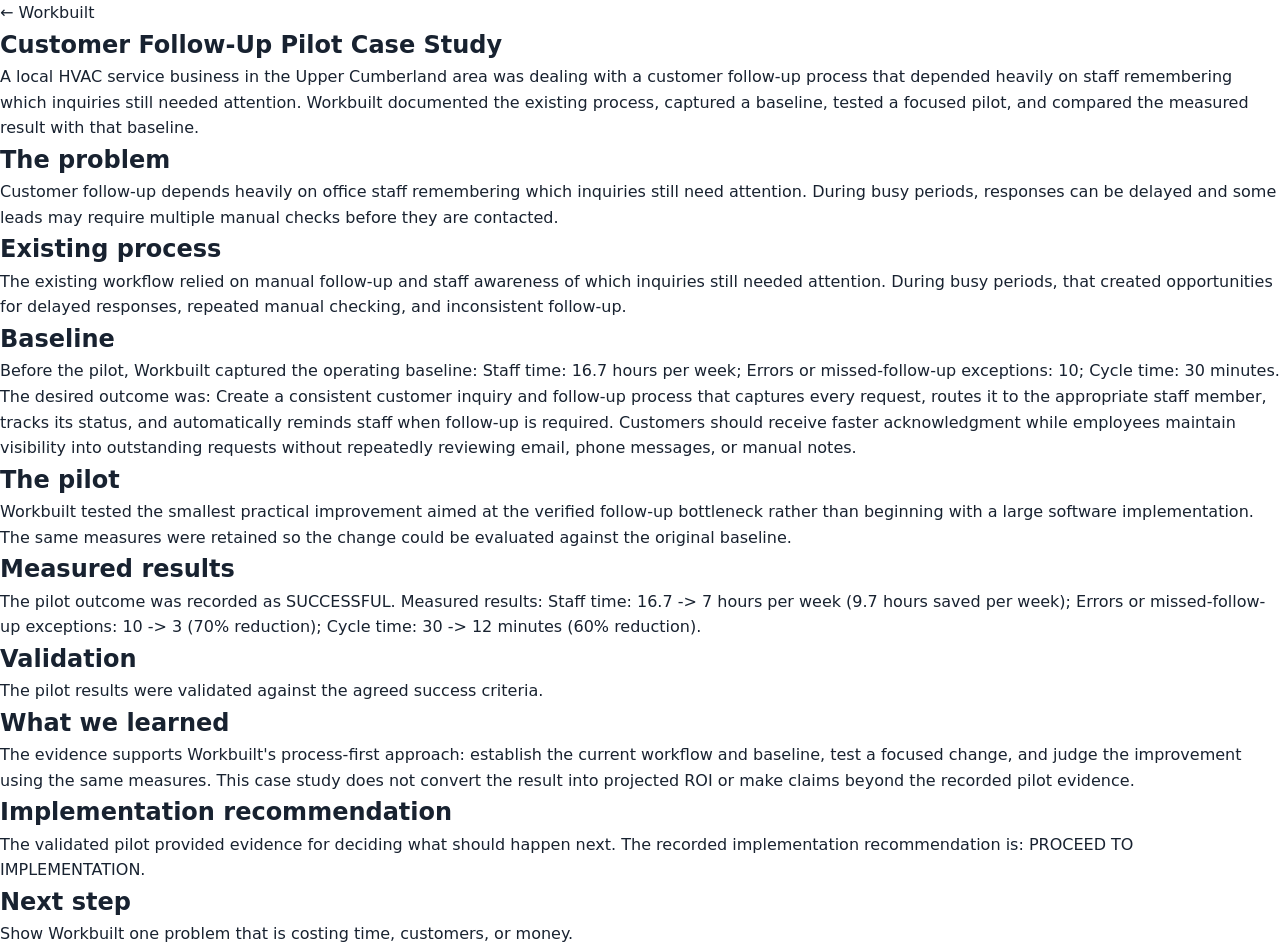
==== customer-follow-up-pilot-case-study/index.html @ 74d602a5 "Publish anonymized Workbuilt customer follow-up case study" ====
<!doctype html><html lang="en"><head><meta charset="utf-8"><meta name="viewport" content="width=device-width,initial-scale=1"><title>Customer Follow-Up Pilot Case Study | Workbuilt</title><meta name="description" content="See how Workbuilt measured a customer follow-up pilot for a local service business, comparing baseline performance with validated results."><link rel="canonical" href="https://getworkbuilt.com/customer-follow-up-pilot-case-study/"><link rel="stylesheet" href="/styles.css"><script type="application/ld+json">{"@context": "https://schema.org", "@type": "Article", "headline": "Customer Follow-Up Pilot Case Study", "description": "See how Workbuilt measured a customer follow-up pilot for a local service business, comparing baseline performance with validated results.", "mainEntityOfPage": "https://getworkbuilt.com/customer-follow-up-pilot-case-study/", "publisher": {"@id": "https://getworkbuilt.com/#organization"}}</script></head><body><main class="wb-authority-page"><article><p><a href="/">← Workbuilt</a></p><h1>Customer Follow-Up Pilot Case Study</h1><p>A local HVAC service business in the Upper Cumberland area was dealing with a customer follow-up process that depended heavily on staff remembering which inquiries still needed attention. Workbuilt documented the existing process, captured a baseline, tested a focused pilot, and compared the measured result with that baseline.</p><h2>The problem</h2><p>Customer follow-up depends heavily on office staff remembering which inquiries still need attention. During busy periods, responses can be delayed and some leads may require multiple manual checks before they are contacted.</p><h2>Existing process</h2><p>The existing workflow relied on manual follow-up and staff awareness of which inquiries still needed attention. During busy periods, that created opportunities for delayed responses, repeated manual checking, and inconsistent follow-up.</p><h2>Baseline</h2><p>Before the pilot, Workbuilt captured the operating baseline: Staff time: 16.7 hours per week; Errors or missed-follow-up exceptions: 10; Cycle time: 30 minutes. The desired outcome was: Create a consistent customer inquiry and follow-up process that captures every request, routes it to the appropriate staff member, tracks its status, and automatically reminds staff when follow-up is required. Customers should receive faster acknowledgment while employees maintain visibility into outstanding requests without repeatedly reviewing email, phone messages, or manual notes.</p><h2>The pilot</h2><p>Workbuilt tested the smallest practical improvement aimed at the verified follow-up bottleneck rather than beginning with a large software implementation. The same measures were retained so the change could be evaluated against the original baseline.</p><h2>Measured results</h2><p>The pilot outcome was recorded as SUCCESSFUL. Measured results: Staff time: 16.7 -&gt; 7 hours per week (9.7 hours saved per week); Errors or missed-follow-up exceptions: 10 -&gt; 3 (70% reduction); Cycle time: 30 -&gt; 12 minutes (60% reduction).</p><h2>Validation</h2><p>The pilot results were validated against the agreed success criteria.</p><h2>What we learned</h2><p>The evidence supports Workbuilt&#x27;s process-first approach: establish the current workflow and baseline, test a focused change, and judge the improvement using the same measures. This case study does not convert the result into projected ROI or make claims beyond the recorded pilot evidence.</p><h2>Implementation recommendation</h2><p>The validated pilot provided evidence for deciding what should happen next. The recorded implementation recommendation is: PROCEED TO IMPLEMENTATION.</p><h2>Next step</h2><p>Show Workbuilt one problem that is costing time, customers, or money.</p></article></main></body></html>
---- styles.css ----
:root {
    --navy: #07182c;
    --navy-soft: #102844;
    --blue: #2f80ed;
    --blue-bright: #55a4ff;
    --cyan: #65d8ff;
    --white: #ffffff;
    --off-white: #f6f8fb;
    --text: #182230;
    --muted: #637083;
    --border: #dfe5ec;
    --shadow: 0 20px 50px rgba(7, 24, 44, 0.10);
}

* {
    box-sizing: border-box;
    margin: 0;
    padding: 0;
}

html {
    scroll-behavior: smooth;
}

body {
    font-family:
        Inter,
        ui-sans-serif,
        system-ui,
        -apple-system,
        BlinkMacSystemFont,
        "Segoe UI",
        sans-serif;

    color: var(--text);
    background: var(--white);
    line-height: 1.6;
}

a {
    color: inherit;
    text-decoration: none;
}

.container {
    width: min(1180px, calc(100% - 48px));
    margin: 0 auto;
}


/* HEADER */

.site-header {
    position: sticky;
    top: 0;
    z-index: 100;
    background: rgba(255, 255, 255, 0.96);
    border-bottom: 1px solid var(--border);
    backdrop-filter: blur(12px);
}

.nav-container {
    min-height: 76px;
    display: flex;
    align-items: center;
    justify-content: space-between;
}

.brand,
.footer-brand {
    display: flex;
    align-items: center;
    gap: 11px;
}

.brand-mark {
    width: 36px;
    height: 36px;
    display: inline-flex;
    align-items: center;
    justify-content: center;
    border-radius: 9px;
    background: var(--blue);
    color: var(--white);
    font-weight: 800;
}

.brand-name {
    font-weight: 800;
    letter-spacing: 0.08em;
    color: var(--navy);
}

.nav-links {
    display: flex;
    align-items: center;
    gap: 30px;
    font-size: 0.92rem;
    font-weight: 600;
}

.nav-links a {
    color: #405066;
}

.nav-links a:hover {
    color: var(--blue);
}

.nav-links .nav-cta {
    padding: 11px 18px;
    border-radius: 8px;
    background: var(--navy);
    color: var(--white);
}


/* HERO */

.hero {
    overflow: hidden;
    color: var(--white);
    background:
        radial-gradient(
            circle at 85% 20%,
            rgba(47, 128, 237, 0.32),
            transparent 32%
        ),
        linear-gradient(
            135deg,
            #061426 0%,
            #0b2039 55%,
            #0e2b4d 100%
        );
}

.hero-grid {
    min-height: 690px;
    display: grid;
    grid-template-columns: 1.15fr 0.85fr;
    align-items: center;
    gap: 80px;
    padding-top: 90px;
    padding-bottom: 90px;
}

.eyebrow {
    margin-bottom: 18px;
    color: var(--blue-bright);
    font-size: 0.76rem;
    font-weight: 800;
    letter-spacing: 0.15em;
}

.hero h1 {
    max-width: 760px;
    font-size: clamp(3rem, 5vw, 5rem);
    line-height: 1.02;
    letter-spacing: -0.045em;
}

.hero h1 span {
    color: var(--cyan);
}

.hero-copy {
    max-width: 690px;
    margin-top: 28px;
    color: #c5d1df;
    font-size: 1.18rem;
}

.hero-actions {
    display: flex;
    gap: 14px;
    margin-top: 36px;
}

.button {
    display: inline-flex;
    align-items: center;
    justify-content: center;
    min-height: 50px;
    padding: 0 24px;
    border-radius: 8px;
    font-weight: 750;
    transition:
        transform 0.15s ease,
        box-shadow 0.15s ease;
}

.button:hover {
    transform: translateY(-2px);
}

.button-primary {
    background: var(--blue);
    color: var(--white);
    box-shadow:
        0 10px 30px rgba(47, 128, 237, 0.28);
}

.button-secondary {
    border: 1px solid rgba(255, 255, 255, 0.24);
    color: var(--white);
}

.hero-note {
    margin-top: 28px;
    color: #8fa4ba;
    font-size: 0.9rem;
}


/* HERO PROCESS PANEL */

.hero-panel {
    padding: 32px;
    border:
        1px solid rgba(255, 255, 255, 0.12);
    border-radius: 18px;
    background: rgba(255, 255, 255, 0.055);
    box-shadow: 0 30px 80px rgba(0, 0, 0, 0.20);
}

.panel-label {
    margin-bottom: 28px;
    color: #8fa4ba;
    font-size: 0.72rem;
    font-weight: 800;
    letter-spacing: 0.14em;
}

.flow-item {
    display: flex;
    align-items: center;
    gap: 16px;
}

.flow-item > span {
    width: 42px;
    height: 42px;
    flex: 0 0 42px;
    display: inline-flex;
    align-items: center;
    justify-content: center;
    border-radius: 50%;
    background: rgba(47, 128, 237, 0.16);
    color: var(--cyan);
    font-size: 0.78rem;
    font-weight: 800;
}

.flow-item strong,
.flow-item small {
    display: block;
}

.flow-item strong {
    font-size: 1rem;
}

.flow-item small {
    margin-top: 2px;
    color: #91a5ba;
}

.flow-line {
    width: 1px;
    height: 22px;
    margin: 5px 0 5px 20px;
    background: rgba(101, 216, 255, 0.25);
}


/* GENERAL SECTIONS */

.section {
    padding: 110px 0;
}

.section-light {
    background: var(--off-white);
}

.section-heading {
    max-width: 700px;
    margin-bottom: 55px;
}

.section-heading h2,
.philosophy-section h2,
.contact-section h2 {
    color: var(--navy);
    font-size: clamp(2.2rem, 4vw, 3.5rem);
    line-height: 1.08;
    letter-spacing: -0.035em;
}

.section-heading p {
    margin-top: 20px;
    color: var(--muted);
    font-size: 1.08rem;
}


/* PROCESS CARDS */

.card-grid {
    display: grid;
    grid-template-columns: repeat(3, 1fr);
    gap: 22px;
}

.process-card {
    min-height: 270px;
    padding: 30px;
    border: 1px solid var(--border);
    border-radius: 14px;
    background: var(--white);
    box-shadow: 0 8px 30px rgba(7, 24, 44, 0.04);
}

.card-number {
    margin-bottom: 35px;
    color: var(--blue);
    font-size: 0.75rem;
    font-weight: 800;
    letter-spacing: 0.12em;
}

.process-card h3 {
    color: var(--navy);
    font-size: 1.35rem;
}

.process-card p {
    margin-top: 12px;
    color: var(--muted);
}


/* PHILOSOPHY */

.philosophy-section {
    color: var(--white);
    background: var(--navy);
}

.philosophy-grid {
    display: grid;
    grid-template-columns: 0.9fr 1.1fr;
    gap: 100px;
    align-items: start;
}

.philosophy-section h2 {
    color: var(--white);
}

.philosophy-copy {
    color: #b8c7d7;
    font-size: 1.12rem;
}

.philosophy-copy p + p {
    margin-top: 22px;
}

.philosophy-copy .highlight-copy {
    padding-top: 24px;
    border-top: 1px solid rgba(255, 255, 255, 0.12);
    color: var(--cyan);
    font-weight: 700;
}


/* AUDIENCE */

.audience-grid {
    display: grid;
    grid-template-columns: 0.9fr 1.1fr;
    gap: 100px;
}

.audience-heading {
    margin-bottom: 0;
}

.signal {
    display: grid;
    grid-template-columns: 55px 1fr;
    gap: 16px;
    padding: 22px 0;
    border-bottom: 1px solid var(--border);
}

.signal:first-child {
    padding-top: 0;
}

.signal span {
    color: var(--blue);
    font-size: 0.76rem;
    font-weight: 800;
}

.signal p {
    color: #4d5c70;
    font-size: 1.05rem;
}


/* CONTACT */

.contact-section {
    text-align: center;
    background:
        radial-gradient(
            circle at center top,
            rgba(47, 128, 237, 0.13),
            transparent 42%
        ),
        #ffffff;
}

.contact-inner {
    max-width: 760px;
}

.contact-section p {
    max-width: 640px;
    margin: 24px auto 32px;
    color: var(--muted);
    font-size: 1.08rem;
}

.button-large {
    min-height: 56px;
    padding: 0 30px;
}

.contact-note {
    display: block;
    margin-top: 16px;
    color: var(--muted);
}


/* FOOTER */

.site-footer {
    padding: 34px 0;
    border-top: 1px solid var(--border);
    background: var(--white);
}

.footer-inner {
    display: flex;
    align-items: center;
    justify-content: space-between;
    gap: 30px;
}

.footer-copy {
    color: var(--muted);
    font-size: 0.86rem;
}


/* RESPONSIVE */

@media (max-width: 900px) {

    .nav-links a:not(.nav-cta) {
        display: none;
    }

    .hero-grid,
    .philosophy-grid,
    .audience-grid {
        grid-template-columns: 1fr;
    }

    .hero-grid {
        gap: 55px;
        padding-top: 70px;
        padding-bottom: 70px;
    }

    .card-grid {
        grid-template-columns: repeat(2, 1fr);
    }

    .philosophy-grid,
    .audience-grid {
        gap: 50px;
    }
}


@media (max-width: 620px) {

    .container {
        width: min(100% - 30px, 1180px);
    }

    .nav-container {
        min-height: 68px;
    }

    .nav-cta {
        font-size: 0.8rem;
    }

    .hero-grid {
        min-height: auto;
    }

    .hero h1 {
        font-size: 2.8rem;
    }

    .hero-actions {
        flex-direction: column;
    }

    .button {
        width: 100%;
    }

    .card-grid {
        grid-template-columns: 1fr;
    }

    .section {
        padding: 80px 0;
    }

    .footer-inner {
        flex-direction: column;
        align-items: flex-start;
    }
}
/* ==========================================================
   WORKBUILT 2026 CONVERSION UPDATE
   ========================================================== */
.centered-heading { max-width: 850px; margin: 0 auto; text-align: center; }
.centered-heading p { max-width: 760px; margin: 1rem auto 0; color: var(--muted); font-size: 1.08rem; }
.principle-line { color: var(--navy) !important; }
.founder-section { background: var(--white); }
.founder-grid { display: grid; grid-template-columns: .8fr 1.2fr; gap: 5rem; align-items: start; }
.founder-copy { max-width: 720px; }
.founder-copy p { color: var(--muted); font-size: 1.06rem; margin-bottom: 1.25rem; }
.founder-copy strong { color: var(--navy); }
.founder-copy .button { margin-top: .5rem; }
.results-grid { display: grid; grid-template-columns: repeat(4,1fr); gap: 1rem; margin-top: 2.5rem; }
.result-card { background: var(--white); border: 1px solid var(--border); border-radius: 12px; padding: 1.5rem; box-shadow: 0 10px 30px rgba(7,24,44,.05); }
.result-card strong { display: block; color: var(--navy); font-size: 1.1rem; margin-bottom: .35rem; }
.result-card span { color: var(--muted); font-size: .95rem; }
.results-note { max-width: 820px; margin-top: 1.5rem; color: var(--muted); font-size: .95rem; }
@media (max-width: 900px) {
  .founder-grid { grid-template-columns: 1fr; gap: 2rem; }
  .results-grid { grid-template-columns: repeat(2,1fr); }
}
@media (max-width: 560px) {
  .results-grid { grid-template-columns: 1fr; }
}

/* ==========================================================
   WORKBUILT CONVERSION UPDATE — CHUNK 2
   Trust, pilot clarity, local fit, FAQ, accessibility
   ========================================================== */

:focus-visible {
    outline: 3px solid var(--cyan);
    outline-offset: 3px;
}

.trust-strip {
    background: #ffffff;
    border-bottom: 1px solid var(--border);
}

.trust-strip-grid {
    display: grid;
    grid-template-columns: repeat(4, 1fr);
}

.trust-item {
    padding: 22px 24px;
    border-right: 1px solid var(--border);
}

.trust-item:first-child { padding-left: 0; }
.trust-item:last-child { border-right: 0; }
.trust-item strong,
.trust-item span { display: block; }
.trust-item strong { color: var(--navy); font-size: .96rem; }
.trust-item span { margin-top: 3px; color: var(--muted); font-size: .82rem; }

.industry-fit {
    grid-column: 1 / -1;
    margin-top: 52px;
    padding-top: 36px;
    border-top: 1px solid var(--border);
}

.industry-fit-label {
    margin-bottom: 14px;
    color: var(--navy);
    font-size: .72rem;
    font-weight: 800;
    letter-spacing: .13em;
}

.industry-chips { display: flex; flex-wrap: wrap; gap: 10px; }
.industry-chips span {
    padding: 9px 13px;
    border: 1px solid #cdd9e7;
    border-radius: 999px;
    background: #ffffff;
    color: #405066;
    font-size: .9rem;
    font-weight: 650;
}
.industry-fit-note {
    max-width: 900px;
    margin-top: 18px;
    color: var(--muted);
    font-size: .98rem;
}

.pilot-section { background: #ffffff; }
.pilot-header-grid {
    display: grid;
    grid-template-columns: 1.05fr .95fr;
    gap: 80px;
    align-items: start;
    margin-bottom: 45px;
}
.pilot-header-grid .section-heading { margin-bottom: 0; }
.pilot-intro-copy { color: var(--muted); font-size: 1.08rem; }
.pilot-intro-copy p + p { margin-top: 16px; }
.pilot-intro-copy strong { color: var(--navy); }

.pilot-steps {
    display: grid;
    grid-template-columns: repeat(5, 1fr);
    gap: 14px;
}
.pilot-step {
    position: relative;
    min-height: 245px;
    padding: 24px 20px;
    border: 1px solid var(--border);
    border-radius: 12px;
    background: var(--off-white);
}
.pilot-step span {
    display: block;
    margin-bottom: 28px;
    color: var(--blue);
    font-size: .74rem;
    font-weight: 800;
    letter-spacing: .12em;
}
.pilot-step h3 { color: var(--navy); font-size: 1.08rem; line-height: 1.3; }
.pilot-step p { margin-top: 10px; color: var(--muted); font-size: .91rem; line-height: 1.6; }

.pilot-proof-bar {
    display: grid;
    grid-template-columns: repeat(3, 1fr) auto;
    gap: 24px;
    align-items: center;
    margin-top: 22px;
    padding: 22px 24px;
    border-radius: 12px;
    background: var(--navy);
    color: #fff;
}
.pilot-proof-bar strong,
.pilot-proof-bar span { display: block; }
.pilot-proof-bar strong { font-size: .9rem; }
.pilot-proof-bar span { margin-top: 2px; color: #91a5ba; font-size: .78rem; }
.pilot-proof-bar .button { white-space: nowrap; }

.founder-facts {
    display: grid;
    gap: 12px;
    margin-top: 30px;
}
.founder-facts div {
    padding: 15px 17px;
    border-left: 3px solid var(--blue);
    background: var(--off-white);
}
.founder-facts strong,
.founder-facts span { display: block; }
.founder-facts strong { color: var(--navy); }
.founder-facts span { margin-top: 2px; color: var(--muted); font-size: .88rem; }

.faq-section { background: #ffffff; }
.faq-grid {
    display: grid;
    grid-template-columns: .8fr 1.2fr;
    gap: 90px;
    align-items: start;
}
.faq-heading { position: sticky; top: 115px; margin-bottom: 0; }
.faq-list details { border-bottom: 1px solid var(--border); }
.faq-list details:first-child { border-top: 1px solid var(--border); }
.faq-list summary {
    cursor: pointer;
    list-style: none;
    padding: 22px 44px 22px 0;
    color: var(--navy);
    font-weight: 750;
    position: relative;
}
.faq-list summary::-webkit-details-marker { display: none; }
.faq-list summary::after {
    content: "+";
    position: absolute;
    right: 4px;
    top: 18px;
    color: var(--blue);
    font-size: 1.5rem;
    font-weight: 400;
}
.faq-list details[open] summary::after { content: "–"; }
.faq-list details p {
    max-width: 700px;
    padding: 0 44px 22px 0;
    color: var(--muted);
    line-height: 1.7;
}

.contact-note a { color: var(--blue); font-weight: 700; }

@media (max-width: 1050px) {
    .pilot-steps { grid-template-columns: repeat(3, 1fr); }
    .pilot-proof-bar { grid-template-columns: repeat(3, 1fr); }
    .pilot-proof-bar .button { grid-column: 1 / -1; }
}

@media (max-width: 900px) {
    .trust-strip-grid { grid-template-columns: repeat(2, 1fr); }
    .trust-item:nth-child(2) { border-right: 0; }
    .trust-item:nth-child(-n+2) { border-bottom: 1px solid var(--border); }
    .trust-item:first-child { padding-left: 24px; }
    .pilot-header-grid,
    .faq-grid { grid-template-columns: 1fr; gap: 38px; }
    .faq-heading { position: static; }
}

@media (max-width: 700px) {
    .trust-strip-grid { grid-template-columns: 1fr; }
    .trust-item,
    .trust-item:nth-child(2) {
        padding: 16px 0;
        border-right: 0;
        border-bottom: 1px solid var(--border);
    }
    .trust-item:last-child { border-bottom: 0; }
    .pilot-steps { grid-template-columns: 1fr; }
    .pilot-step { min-height: auto; }
    .pilot-proof-bar { grid-template-columns: 1fr; padding: 20px; }
    .pilot-proof-bar .button { grid-column: auto; }
    .industry-fit { margin-top: 35px; }
}


/* ==========================================================
   WORKBUILT CHUNK 3 — FINAL CONVERSION / MOBILE POLISH
   ========================================================== */
.skip-link {
    position: fixed; left: 16px; top: -80px; z-index: 9999;
    padding: 10px 14px; border-radius: 8px; background: #fff; color: var(--navy);
    box-shadow: 0 8px 24px rgba(0,0,0,.15); font-weight: 800;
}
.skip-link:focus { top: 16px; }
.hero-local-note {
    display: block; margin-top: 9px; color: var(--muted); font-size: .84rem;
    font-weight: 650; letter-spacing: 0;
}
.mobile-cta { display: none; }
.pilot-form-reassurance { max-width: 520px; line-height: 1.5; }
.button, .nav-links a, summary { -webkit-tap-highlight-color: transparent; }
.button:focus-visible, a:focus-visible, input:focus-visible, textarea:focus-visible, summary:focus-visible {
    outline: 3px solid rgba(36, 112, 184, .35); outline-offset: 3px;
}
@media (max-width: 700px) {
    body { padding-bottom: 82px; }
    .hero-actions .button { width: 100%; text-align: center; }
    .hero-local-note { margin-top: 10px; }
    .pilot-form-card { padding: 24px 18px; }
    .pilot-contact-grid { grid-template-columns: 1fr; }
    .pilot-submit-button { width: 100%; }
    .mobile-cta {
        display: flex; position: fixed; left: 0; right: 0; bottom: 0; z-index: 1000;
        align-items: center; justify-content: space-between; gap: 14px;
        padding: 11px 16px; background: rgba(15,30,53,.98); color: #fff;
        box-shadow: 0 -8px 24px rgba(15,30,53,.16);
    }
    .mobile-cta span, .mobile-cta strong, .mobile-cta small { display: block; }
    .mobile-cta strong { font-size: .86rem; }
    .mobile-cta small { margin-top: 2px; color: #aebed0; font-size: .72rem; }
    .mobile-cta .button { flex: 0 0 auto; padding: 10px 15px; font-size: .82rem; }
}


/* ==========================================================
   FINAL QA / DEPLOYMENT POLISH
   ========================================================== */

:target {
    scroll-margin-top: 96px;
}

button, input, textarea, summary, a {
    -webkit-tap-highlight-color: transparent;
}

summary {
    cursor: pointer;
}

.pilot-form-status a {
    color: inherit;
    text-decoration: underline;
    font-weight: 700;
}

@media (prefers-reduced-motion: reduce) {
    html { scroll-behavior: auto; }
    *, *::before, *::after {
        animation-duration: 0.01ms !important;
        animation-iteration-count: 1 !important;
        transition-duration: 0.01ms !important;
    }
}

@media (max-width: 768px) {
    body { padding-bottom: 78px; }
    .hero-grid { min-height: auto; }
}

/* WORKBUILT ACQUISITION RELEASE 1B - REPAIRED */
.wb-assistant-section { padding: 90px 0; }
.wb-assistant-card { max-width: 900px; margin: 0 auto; padding: 42px; border: 1px solid var(--border); border-radius: 18px; background: var(--surface); }
.wb-assistant-lead { max-width: 720px; margin-bottom: 30px; color: var(--muted); }

#wb-assistant-form .wb-assistant-step { display: none !important; }
#wb-assistant-form .wb-assistant-step.is-active { display: block !important; }

.wb-assistant-question { margin-bottom: 14px; font-size: 1.15rem; font-weight: 700; }
#wb-assistant-form textarea,
#wb-assistant-form input { width: 100%; box-sizing: border-box; }
#wb-assistant-form textarea { min-height: 130px; margin-bottom: 18px; padding: 14px 16px; resize: vertical; font: inherit; line-height: 1.5; border: 1px solid var(--border); border-radius: 10px; background: #fff; }
#wb-assistant-form input { padding: 12px 14px; }
.wb-assistant-actions { display: flex; gap: 12px; margin-top: 18px; }

@media (max-width: 620px) {
    .wb-assistant-card { padding: 26px 20px; }
    .wb-assistant-actions { flex-direction: column; }
}

/* WORKBUILT ACQUISITION RELEASE 1D */
.wb-phone-section { padding: 36px 0 80px; }
.wb-phone-card { display:flex; align-items:center; justify-content:space-between; gap:36px; padding:34px 38px; border:1px solid var(--border); border-radius:18px; background:var(--surface); }
.wb-phone-card h2 { margin-bottom:10px; }
.wb-phone-card p { max-width:680px; margin-bottom:12px; color:var(--muted); }
.wb-phone-number { display:inline-block; font-size:1.25rem; font-weight:700; text-decoration:none; }
.wb-phone-actions { display:flex; flex-wrap:wrap; gap:12px; flex-shrink:0; }
.wb-footer-contact { display:flex; flex-wrap:wrap; justify-content:center; gap:10px; padding:18px 20px; text-align:center; }
.wb-footer-contact a { text-decoration:none; }
@media (max-width:760px) {
  .wb-phone-card { flex-direction:column; align-items:flex-start; padding:28px 22px; }
  .wb-phone-actions { width:100%; }
  .wb-phone-actions .button { flex:1 1 180px; text-align:center; }
}
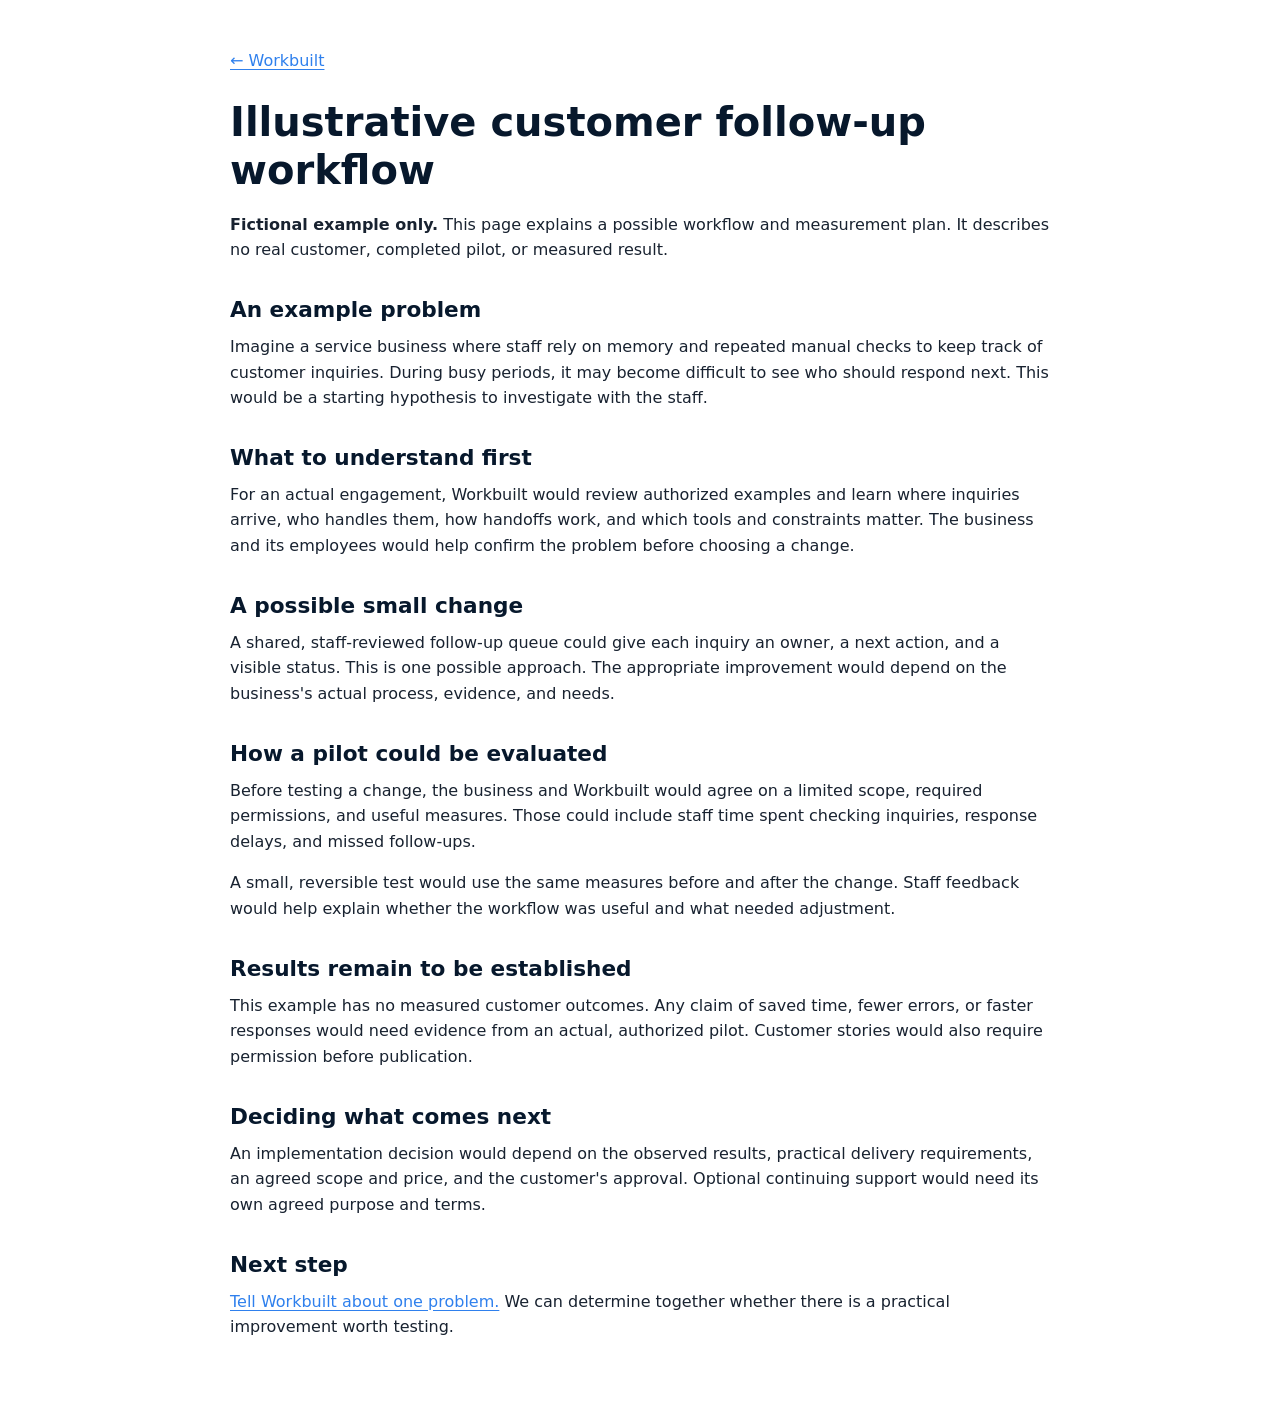
==== commit 0209dcf0: "Clarify follow-up workflow as an illustrative example" ====
--- a/customer-follow-up-pilot-case-study/index.html
+++ b/customer-follow-up-pilot-case-study/index.html
@@ -1 +1,84 @@
-<!doctype html><html lang="en"><head><meta charset="utf-8"><meta name="viewport" content="width=device-width,initial-scale=1"><title>Customer Follow-Up Pilot Case Study | Workbuilt</title><meta name="description" content="See how Workbuilt measured a customer follow-up pilot for a local service business, comparing baseline performance with validated results."><link rel="canonical" href="https://getworkbuilt.com/customer-follow-up-pilot-case-study/"><link rel="stylesheet" href="/styles.css"><script type="application/ld+json">{"@context": "https://schema.org", "@type": "Article", "headline": "Customer Follow-Up Pilot Case Study", "description": "See how Workbuilt measured a customer follow-up pilot for a local service business, comparing baseline performance with validated results.", "mainEntityOfPage": "https://getworkbuilt.com/customer-follow-up-pilot-case-study/", "publisher": {"@id": "https://getworkbuilt.com/#organization"}}</script></head><body><main class="wb-authority-page"><article><p><a href="/">← Workbuilt</a></p><h1>Customer Follow-Up Pilot Case Study</h1><p>A local HVAC service business in the Upper Cumberland area was dealing with a customer follow-up process that depended heavily on staff remembering which inquiries still needed attention. Workbuilt documented the existing process, captured a baseline, tested a focused pilot, and compared the measured result with that baseline.</p><h2>The problem</h2><p>Customer follow-up depends heavily on office staff remembering which inquiries still need attention. During busy periods, responses can be delayed and some leads may require multiple manual checks before they are contacted.</p><h2>Existing process</h2><p>The existing workflow relied on manual follow-up and staff awareness of which inquiries still needed attention. During busy periods, that created opportunities for delayed responses, repeated manual checking, and inconsistent follow-up.</p><h2>Baseline</h2><p>Before the pilot, Workbuilt captured the operating baseline: Staff time: 16.7 hours per week; Errors or missed-follow-up exceptions: 10; Cycle time: 30 minutes. The desired outcome was: Create a consistent customer inquiry and follow-up process that captures every request, routes it to the appropriate staff member, tracks its status, and automatically reminds staff when follow-up is required. Customers should receive faster acknowledgment while employees maintain visibility into outstanding requests without repeatedly reviewing email, phone messages, or manual notes.</p><h2>The pilot</h2><p>Workbuilt tested the smallest practical improvement aimed at the verified follow-up bottleneck rather than beginning with a large software implementation. The same measures were retained so the change could be evaluated against the original baseline.</p><h2>Measured results</h2><p>The pilot outcome was recorded as SUCCESSFUL. Measured results: Staff time: 16.7 -&gt; 7 hours per week (9.7 hours saved per week); Errors or missed-follow-up exceptions: 10 -&gt; 3 (70% reduction); Cycle time: 30 -&gt; 12 minutes (60% reduction).</p><h2>Validation</h2><p>The pilot results were validated against the agreed success criteria.</p><h2>What we learned</h2><p>The evidence supports Workbuilt&#x27;s process-first approach: establish the current workflow and baseline, test a focused change, and judge the improvement using the same measures. This case study does not convert the result into projected ROI or make claims beyond the recorded pilot evidence.</p><h2>Implementation recommendation</h2><p>The validated pilot provided evidence for deciding what should happen next. The recorded implementation recommendation is: PROCEED TO IMPLEMENTATION.</p><h2>Next step</h2><p>Show Workbuilt one problem that is costing time, customers, or money.</p></article></main></body></html>+<!doctype html>
+<html lang="en">
+<head>
+  <meta charset="utf-8">
+  <meta name="viewport" content="width=device-width,initial-scale=1">
+  <title>Illustrative Customer Follow-Up Workflow | Workbuilt</title>
+  <meta name="description" content="A fictional example of how Workbuilt could examine customer follow-up, test a small process change, and plan measurement.">
+  <meta property="og:title" content="Illustrative Customer Follow-Up Workflow | Workbuilt">
+  <meta property="og:description" content="A fictional example of how Workbuilt could examine customer follow-up, test a small process change, and plan measurement.">
+  <meta property="og:type" content="article">
+  <meta property="og:url" content="https://getworkbuilt.com/customer-follow-up-pilot-case-study/">
+  <link rel="canonical" href="https://getworkbuilt.com/customer-follow-up-pilot-case-study/">
+  <link rel="stylesheet" href="/styles.css">
+  <style>
+    .illustrative-workflow { padding-bottom: 0; }
+    .illustrative-workflow .wb-authority-page {
+      width: min(820px, calc(100% - 48px));
+      margin: 48px auto 80px;
+    }
+    .illustrative-workflow h1 {
+      color: var(--navy);
+      font-size: clamp(1.75rem, 4vw, 2.5rem);
+      line-height: 1.2;
+      margin: 24px 0 18px;
+    }
+    .illustrative-workflow h2 {
+      color: var(--navy);
+      font-size: 1.35rem;
+      line-height: 1.35;
+      margin: 32px 0 10px;
+    }
+    .illustrative-workflow p { margin-bottom: 16px; }
+    .illustrative-workflow a {
+      color: var(--blue);
+      text-decoration: underline;
+      text-underline-offset: 0.18em;
+    }
+    @media (max-width: 620px) {
+      .illustrative-workflow .wb-authority-page { margin-top: 28px; }
+    }
+  </style>
+  <script type="application/ld+json">
+  {
+    "@context": "https://schema.org",
+    "@type": "Article",
+    "headline": "Illustrative Customer Follow-Up Workflow",
+    "description": "A fictional example of how Workbuilt could examine customer follow-up, test a small process change, and plan measurement.",
+    "mainEntityOfPage": "https://getworkbuilt.com/customer-follow-up-pilot-case-study/",
+    "publisher": {"@id": "https://getworkbuilt.com/#organization"}
+  }
+  </script>
+</head>
+<body class="illustrative-workflow">
+  <main class="wb-authority-page">
+    <article>
+      <p><a href="/">← Workbuilt</a></p>
+      <h1>Illustrative customer follow-up workflow</h1>
+      <p><strong>Fictional example only.</strong> This page explains a possible workflow and measurement plan. It describes no real customer, completed pilot, or measured result.</p>
+
+      <h2>An example problem</h2>
+      <p>Imagine a service business where staff rely on memory and repeated manual checks to keep track of customer inquiries. During busy periods, it may become difficult to see who should respond next. This would be a starting hypothesis to investigate with the staff.</p>
+
+      <h2>What to understand first</h2>
+      <p>For an actual engagement, Workbuilt would review authorized examples and learn where inquiries arrive, who handles them, how handoffs work, and which tools and constraints matter. The business and its employees would help confirm the problem before choosing a change.</p>
+
+      <h2>A possible small change</h2>
+      <p>A shared, staff-reviewed follow-up queue could give each inquiry an owner, a next action, and a visible status. This is one possible approach. The appropriate improvement would depend on the business's actual process, evidence, and needs.</p>
+
+      <h2>How a pilot could be evaluated</h2>
+      <p>Before testing a change, the business and Workbuilt would agree on a limited scope, required permissions, and useful measures. Those could include staff time spent checking inquiries, response delays, and missed follow-ups.</p>
+      <p>A small, reversible test would use the same measures before and after the change. Staff feedback would help explain whether the workflow was useful and what needed adjustment.</p>
+
+      <h2>Results remain to be established</h2>
+      <p>This example has no measured customer outcomes. Any claim of saved time, fewer errors, or faster responses would need evidence from an actual, authorized pilot. Customer stories would also require permission before publication.</p>
+
+      <h2>Deciding what comes next</h2>
+      <p>An implementation decision would depend on the observed results, practical delivery requirements, an agreed scope and price, and the customer's approval. Optional continuing support would need its own agreed purpose and terms.</p>
+
+      <h2>Next step</h2>
+      <p><a href="/#pilot-application">Tell Workbuilt about one problem.</a> We can determine together whether there is a practical improvement worth testing.</p>
+    </article>
+  </main>
+</body>
+</html>
